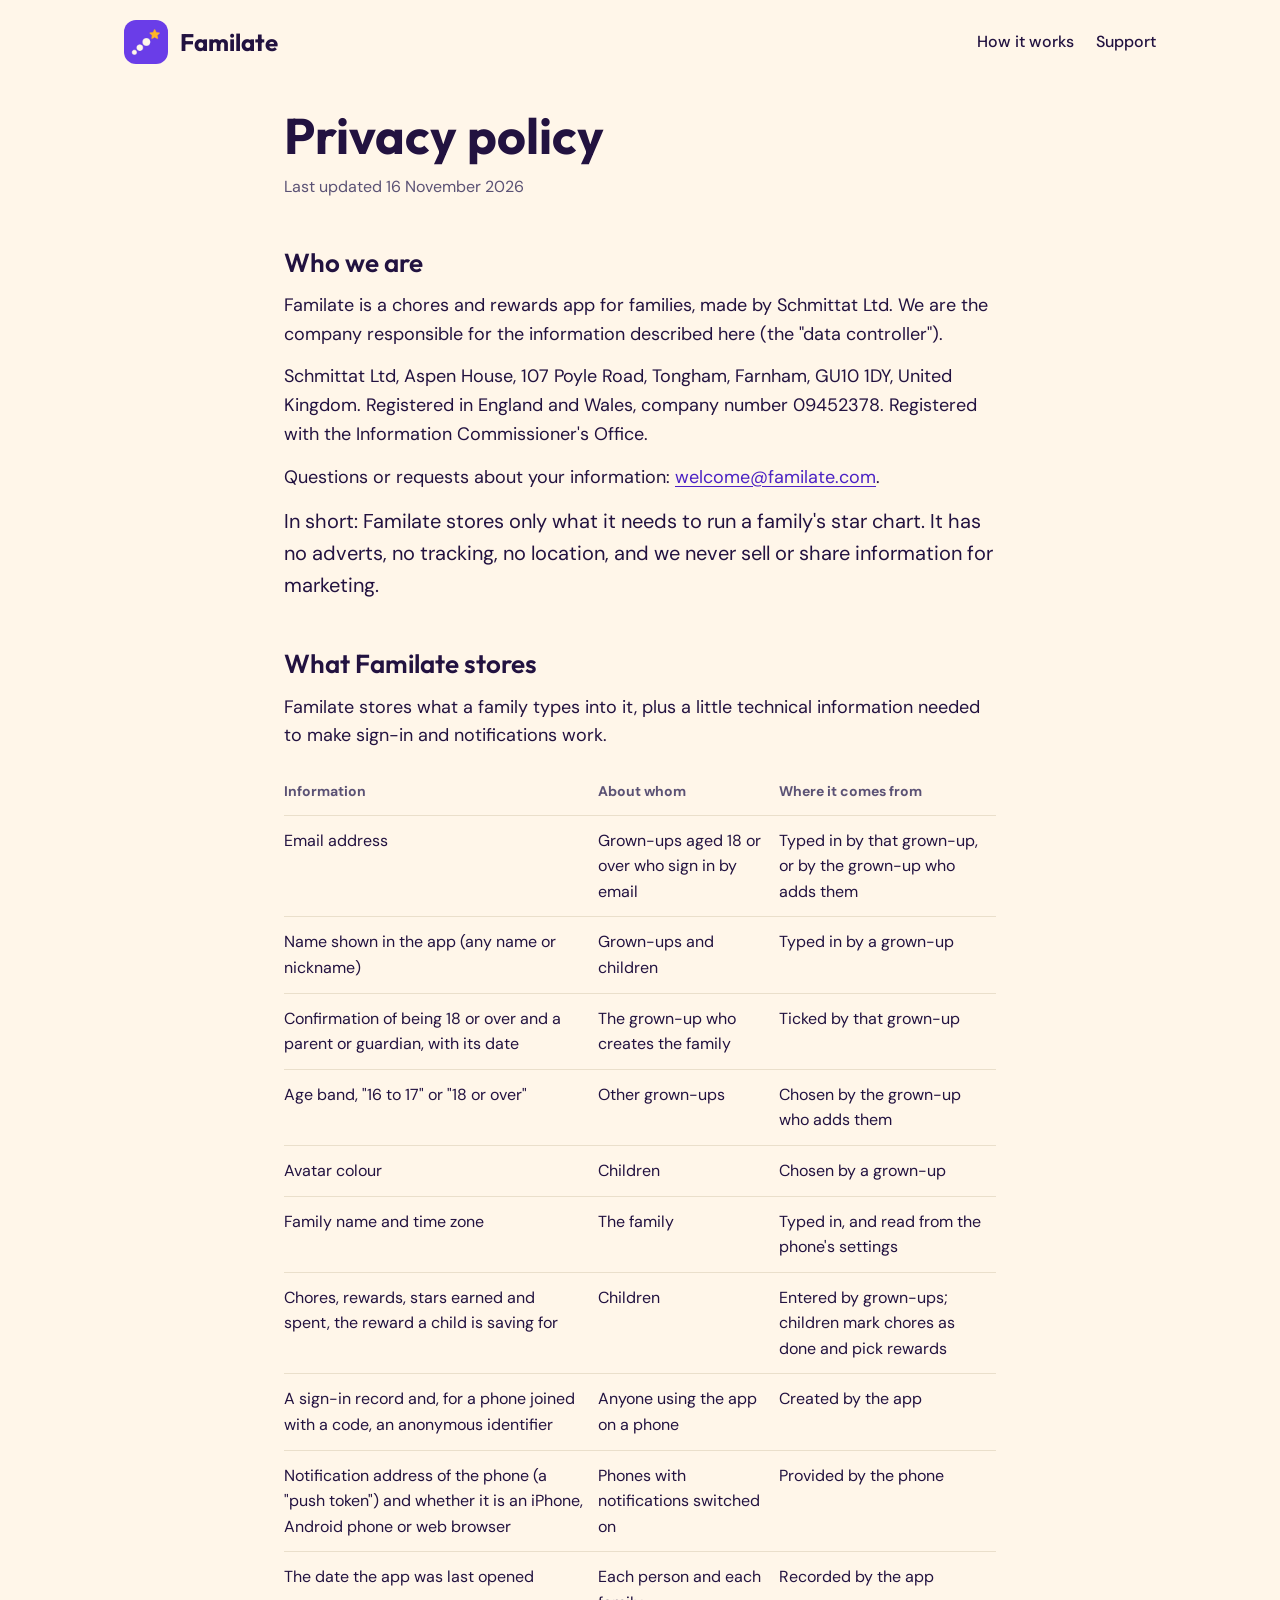
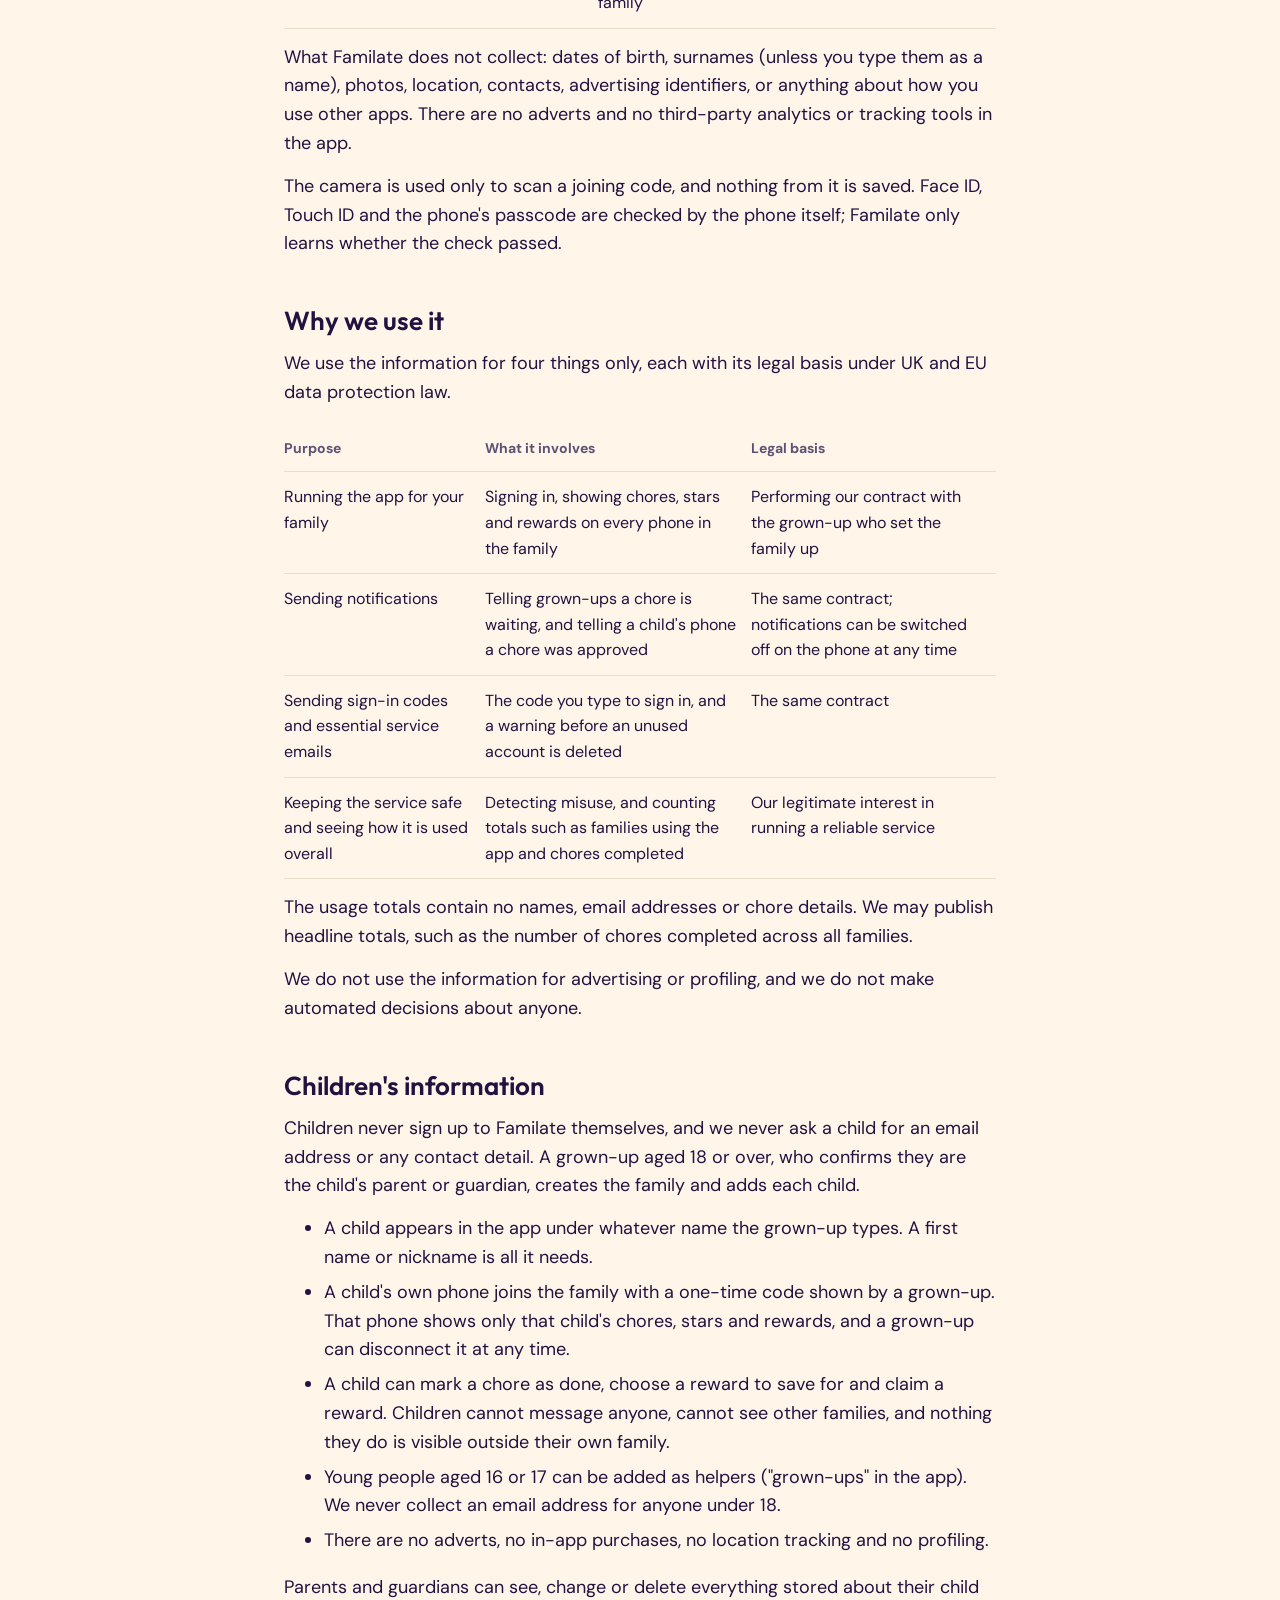
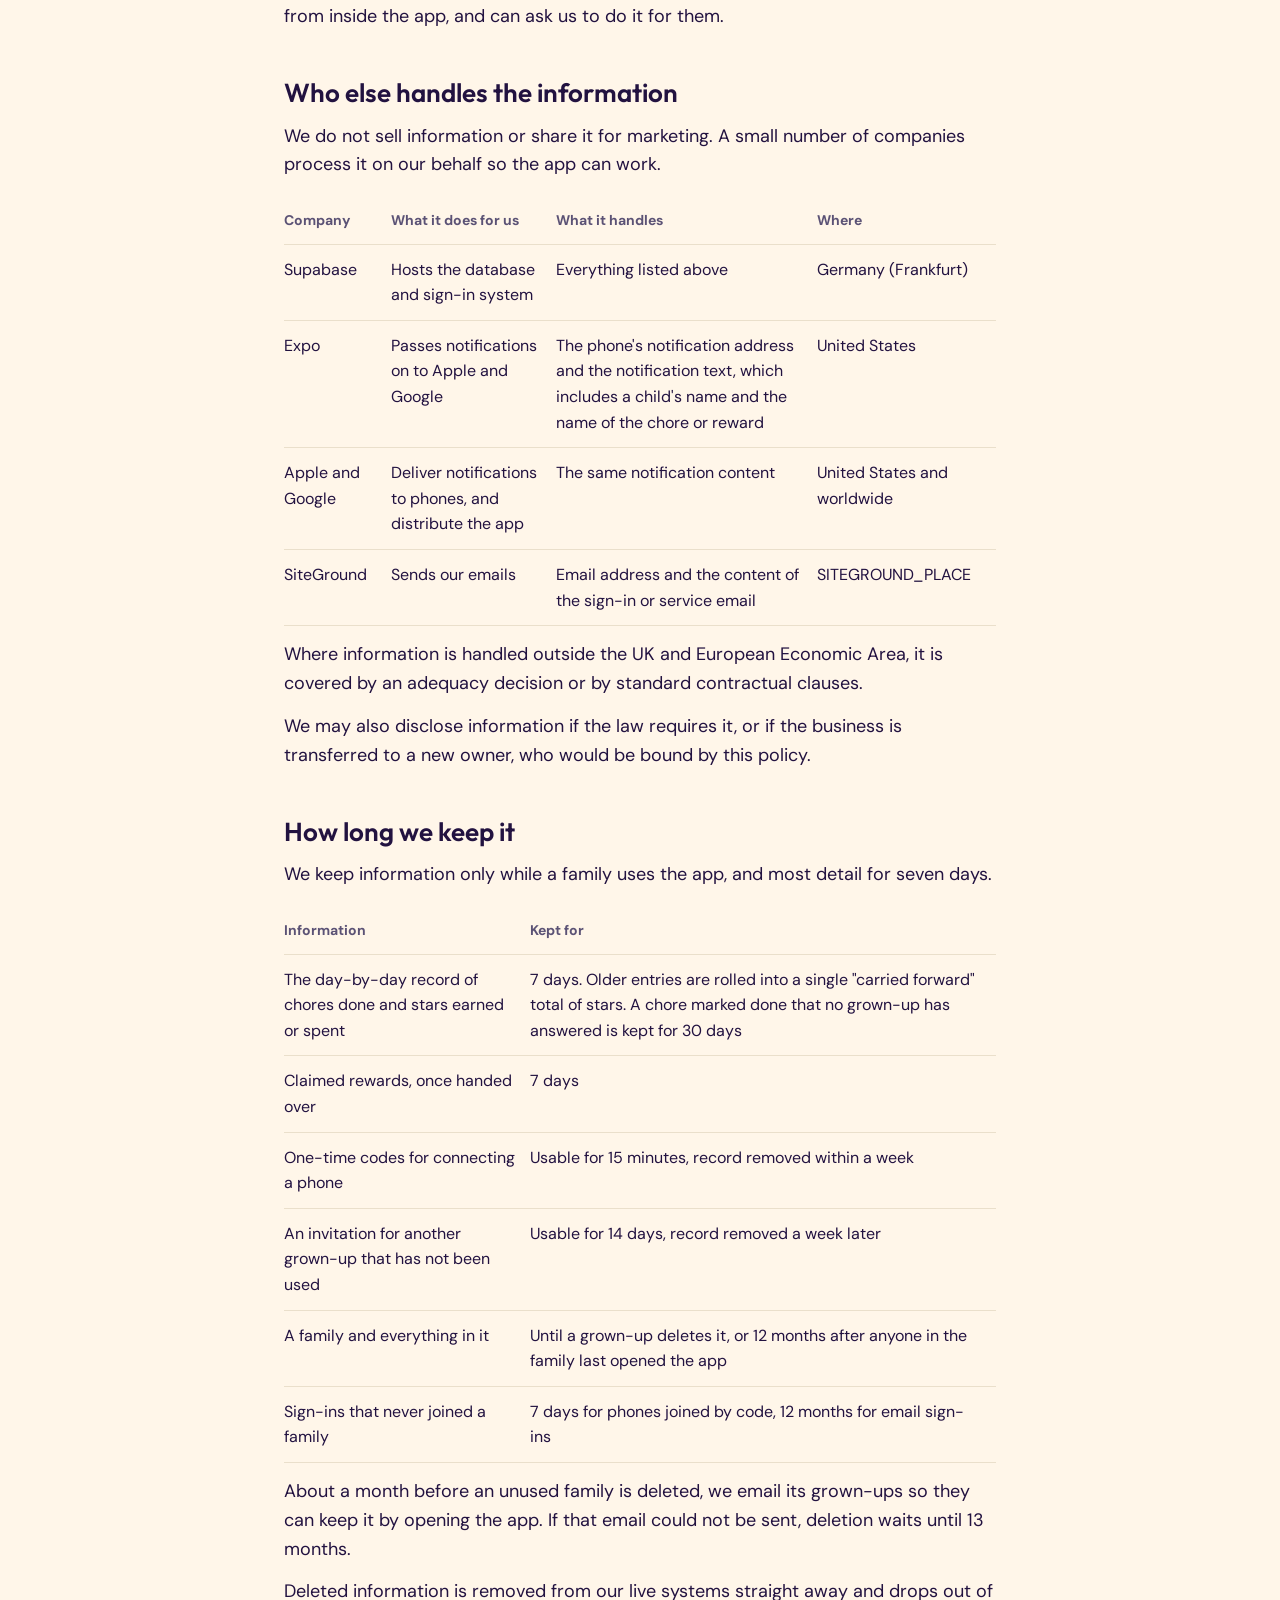
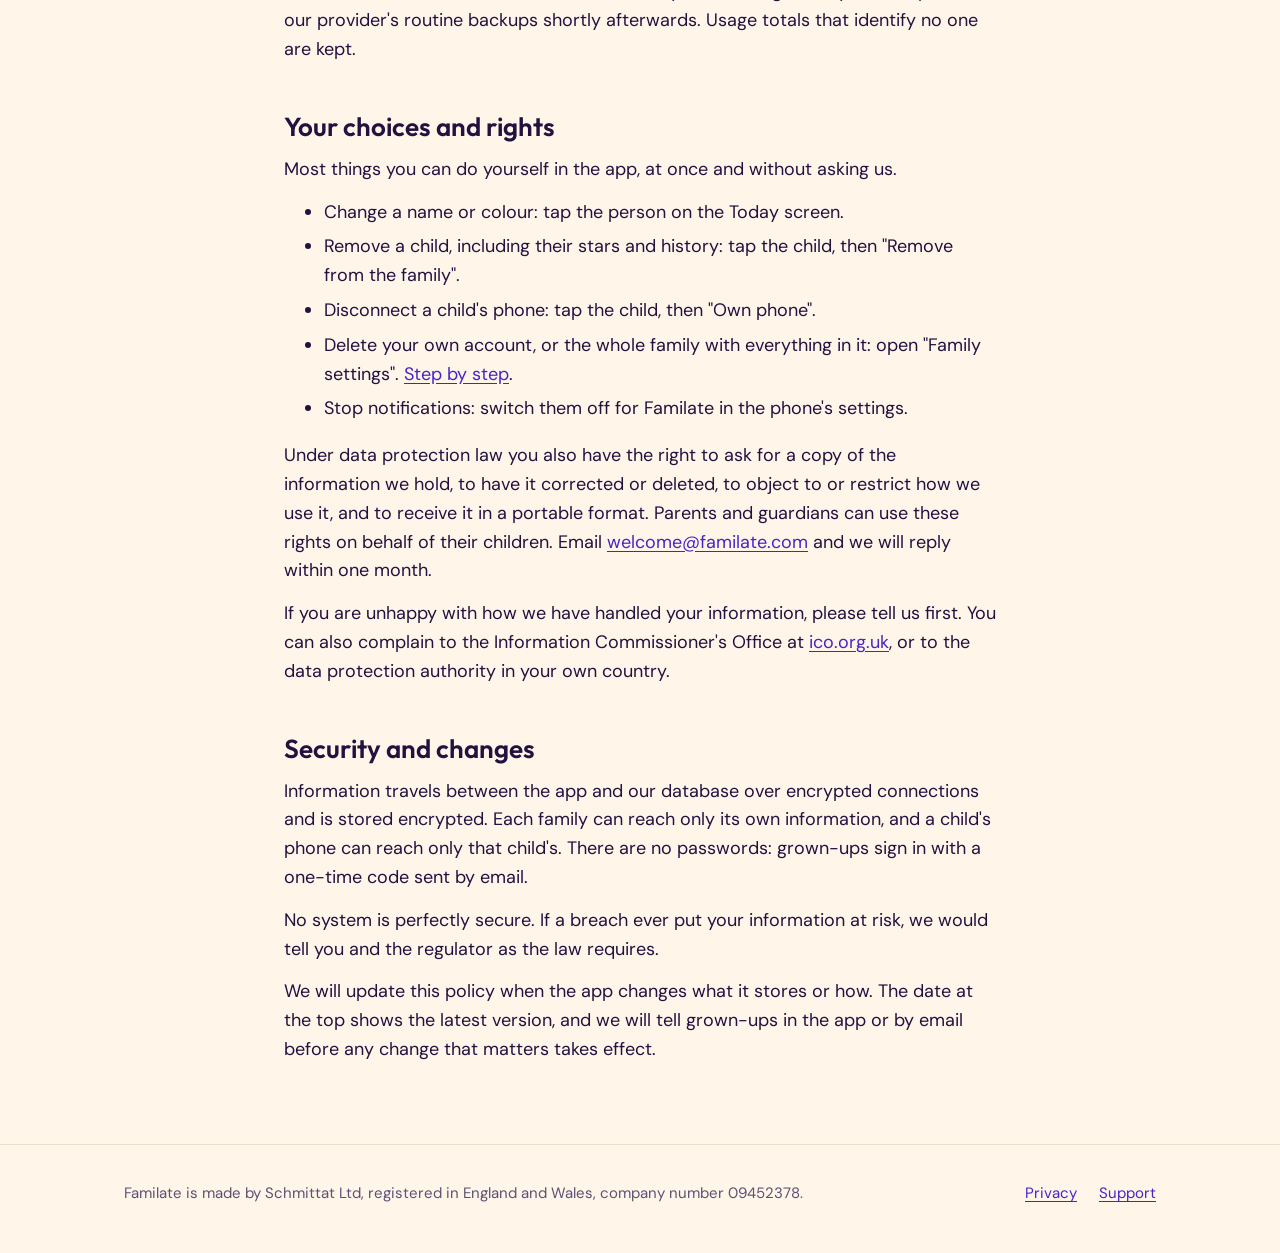
==== privacy.html @ 3d1b7334 "Build the new familate.com: home page, privacy policy and support Co-Authored-By: Claude Fable 5.2 <" ====
<!doctype html>
<html lang="en-GB">
<head>
<meta charset="utf-8">
<meta name="viewport" content="width=device-width, initial-scale=1">
<title>Privacy policy | Familate</title>
<meta name="description" content="What the Familate app stores, why, who handles it and how long it is kept.">
<link rel="icon" href="assets/favicon.png">
<link rel="apple-touch-icon" href="assets/apple-touch-icon.png">
<link rel="stylesheet" href="styles.css">
</head>
<body>
<header class="wrap bar">
  <a class="brand" href="/"><img src="assets/icon-256.png" alt="" width="44" height="44">Familate</a>
  <nav aria-label="Main">
    <a href="/#how">How it works</a>
    <a href="support.html">Support</a>
  </nav>
</header>
<main class="wrap page">
<h1>Privacy policy</h1>
<p class="updated">Last updated 16 November 2026</p>

<h2>Who we are</h2>
<p>Familate is a chores and rewards app for families, made by Schmittat Ltd. We are the company responsible for the information described here (the "data controller").</p>
<p>Schmittat Ltd, Aspen House, 107 Poyle Road, Tongham, Farnham, GU10 1DY, United Kingdom. Registered in England and Wales, company number 09452378. Registered with the Information Commissioner's Office.</p>
<p>Questions or requests about your information: <a href="mailto:welcome@familate.com">welcome@familate.com</a>.</p>
<p class="lead">In short: Familate stores only what it needs to run a family's star chart. It has no adverts, no tracking, no location, and we never sell or share information for marketing.</p>

<h2>What Familate stores</h2>
<p>Familate stores what a family types into it, plus a little technical information needed to make sign-in and notifications work.</p>
<div class="scroll"><table><thead><tr><th scope="col">Information</th><th scope="col">About whom</th><th scope="col">Where it comes from</th></tr></thead><tbody><tr><td>Email address</td><td>Grown-ups aged 18 or over who sign in by email</td><td>Typed in by that grown-up, or by the grown-up who adds them</td></tr><tr><td>Name shown in the app (any name or nickname)</td><td>Grown-ups and children</td><td>Typed in by a grown-up</td></tr><tr><td>Confirmation of being 18 or over and a parent or guardian, with its date</td><td>The grown-up who creates the family</td><td>Ticked by that grown-up</td></tr><tr><td>Age band, "16 to 17" or "18 or over"</td><td>Other grown-ups</td><td>Chosen by the grown-up who adds them</td></tr><tr><td>Avatar colour</td><td>Children</td><td>Chosen by a grown-up</td></tr><tr><td>Family name and time zone</td><td>The family</td><td>Typed in, and read from the phone's settings</td></tr><tr><td>Chores, rewards, stars earned and spent, the reward a child is saving for</td><td>Children</td><td>Entered by grown-ups; children mark chores as done and pick rewards</td></tr><tr><td>A sign-in record and, for a phone joined with a code, an anonymous identifier</td><td>Anyone using the app on a phone</td><td>Created by the app</td></tr><tr><td>Notification address of the phone (a "push token") and whether it is an iPhone, Android phone or web browser</td><td>Phones with notifications switched on</td><td>Provided by the phone</td></tr><tr><td>The date the app was last opened</td><td>Each person and each family</td><td>Recorded by the app</td></tr></tbody></table></div>
<p>What Familate does not collect: dates of birth, surnames (unless you type them as a name), photos, location, contacts, advertising identifiers, or anything about how you use other apps. There are no adverts and no third-party analytics or tracking tools in the app.</p>
<p>The camera is used only to scan a joining code, and nothing from it is saved. Face ID, Touch ID and the phone's passcode are checked by the phone itself; Familate only learns whether the check passed.</p>

<h2>Why we use it</h2>
<p>We use the information for four things only, each with its legal basis under UK and EU data protection law.</p>
<div class="scroll"><table><thead><tr><th scope="col">Purpose</th><th scope="col">What it involves</th><th scope="col">Legal basis</th></tr></thead><tbody><tr><td>Running the app for your family</td><td>Signing in, showing chores, stars and rewards on every phone in the family</td><td>Performing our contract with the grown-up who set the family up</td></tr><tr><td>Sending notifications</td><td>Telling grown-ups a chore is waiting, and telling a child's phone a chore was approved</td><td>The same contract; notifications can be switched off on the phone at any time</td></tr><tr><td>Sending sign-in codes and essential service emails</td><td>The code you type to sign in, and a warning before an unused account is deleted</td><td>The same contract</td></tr><tr><td>Keeping the service safe and seeing how it is used overall</td><td>Detecting misuse, and counting totals such as families using the app and chores completed</td><td>Our legitimate interest in running a reliable service</td></tr></tbody></table></div>
<p>The usage totals contain no names, email addresses or chore details. We may publish headline totals, such as the number of chores completed across all families.</p>
<p>We do not use the information for advertising or profiling, and we do not make automated decisions about anyone.</p>

<h2>Children's information</h2>
<p>Children never sign up to Familate themselves, and we never ask a child for an email address or any contact detail. A grown-up aged 18 or over, who confirms they are the child's parent or guardian, creates the family and adds each child.</p>
<ul>
<li>A child appears in the app under whatever name the grown-up types. A first name or nickname is all it needs.</li>
<li>A child's own phone joins the family with a one-time code shown by a grown-up. That phone shows only that child's chores, stars and rewards, and a grown-up can disconnect it at any time.</li>
<li>A child can mark a chore as done, choose a reward to save for and claim a reward. Children cannot message anyone, cannot see other families, and nothing they do is visible outside their own family.</li>
<li>Young people aged 16 or 17 can be added as helpers ("grown-ups" in the app). We never collect an email address for anyone under 18.</li>
<li>There are no adverts, no in-app purchases, no location tracking and no profiling.</li>
</ul>
<p>Parents and guardians can see, change or delete everything stored about their child from inside the app, and can ask us to do it for them.</p>

<h2>Who else handles the information</h2>
<p>We do not sell information or share it for marketing. A small number of companies process it on our behalf so the app can work.</p>
<div class="scroll"><table><thead><tr><th scope="col">Company</th><th scope="col">What it does for us</th><th scope="col">What it handles</th><th scope="col">Where</th></tr></thead><tbody><tr><td>Supabase</td><td>Hosts the database and sign-in system</td><td>Everything listed above</td><td>Germany (Frankfurt)</td></tr><tr><td>Expo</td><td>Passes notifications on to Apple and Google</td><td>The phone's notification address and the notification text, which includes a child's name and the name of the chore or reward</td><td>United States</td></tr><tr><td>Apple and Google</td><td>Deliver notifications to phones, and distribute the app</td><td>The same notification content</td><td>United States and worldwide</td></tr><tr><td>SiteGround</td><td>Sends our emails</td><td>Email address and the content of the sign-in or service email</td><td>SITEGROUND_PLACE</td></tr></tbody></table></div>
<p>Where information is handled outside the UK and European Economic Area, it is covered by an adequacy decision or by standard contractual clauses.</p>
<p>We may also disclose information if the law requires it, or if the business is transferred to a new owner, who would be bound by this policy.</p>

<h2>How long we keep it</h2>
<p>We keep information only while a family uses the app, and most detail for seven days.</p>
<div class="scroll"><table><thead><tr><th scope="col">Information</th><th scope="col">Kept for</th></tr></thead><tbody><tr><td>The day-by-day record of chores done and stars earned or spent</td><td>7 days. Older entries are rolled into a single "carried forward" total of stars. A chore marked done that no grown-up has answered is kept for 30 days</td></tr><tr><td>Claimed rewards, once handed over</td><td>7 days</td></tr><tr><td>One-time codes for connecting a phone</td><td>Usable for 15 minutes, record removed within a week</td></tr><tr><td>An invitation for another grown-up that has not been used</td><td>Usable for 14 days, record removed a week later</td></tr><tr><td>A family and everything in it</td><td>Until a grown-up deletes it, or 12 months after anyone in the family last opened the app</td></tr><tr><td>Sign-ins that never joined a family</td><td>7 days for phones joined by code, 12 months for email sign-ins</td></tr></tbody></table></div>
<p>About a month before an unused family is deleted, we email its grown-ups so they can keep it by opening the app. If that email could not be sent, deletion waits until 13 months.</p>
<p>Deleted information is removed from our live systems straight away and drops out of our provider's routine backups shortly afterwards. Usage totals that identify no one are kept.</p>

<h2>Your choices and rights</h2>
<p>Most things you can do yourself in the app, at once and without asking us.</p>
<ul>
<li>Change a name or colour: tap the person on the Today screen.</li>
<li>Remove a child, including their stars and history: tap the child, then "Remove from the family".</li>
<li>Disconnect a child's phone: tap the child, then "Own phone".</li>
<li>Delete your own account, or the whole family with everything in it: open "Family settings". <a href="support.html#delete">Step by step</a>.</li>
<li>Stop notifications: switch them off for Familate in the phone's settings.</li>
</ul>
<p>Under data protection law you also have the right to ask for a copy of the information we hold, to have it corrected or deleted, to object to or restrict how we use it, and to receive it in a portable format. Parents and guardians can use these rights on behalf of their children. Email <a href="mailto:welcome@familate.com">welcome@familate.com</a> and we will reply within one month.</p>
<p>If you are unhappy with how we have handled your information, please tell us first. You can also complain to the Information Commissioner's Office at <a href="https://ico.org.uk">ico.org.uk</a>, or to the data protection authority in your own country.</p>

<h2>Security and changes</h2>
<p>Information travels between the app and our database over encrypted connections and is stored encrypted. Each family can reach only its own information, and a child's phone can reach only that child's. There are no passwords: grown-ups sign in with a one-time code sent by email.</p>
<p>No system is perfectly secure. If a breach ever put your information at risk, we would tell you and the regulator as the law requires.</p>
<p>We will update this policy when the app changes what it stores or how. The date at the top shows the latest version, and we will tell grown-ups in the app or by email before any change that matters takes effect.</p>
</main>

<footer>
  <div class="wrap">
    <p>Familate is made by Schmittat Ltd, registered in England and Wales, company number 09452378.</p>
    <nav aria-label="Footer"><a href="privacy.html">Privacy</a><a href="support.html">Support</a></nav>
  </div>
</footer>
</body>
</html>
---- styles.css ----
@font-face { font-family: 'Outfit'; font-weight: 600; font-display: swap; src: url('assets/fonts/Outfit_600SemiBold.ttf') format('truetype'); }
@font-face { font-family: 'Outfit'; font-weight: 700; font-display: swap; src: url('assets/fonts/Outfit_700Bold.ttf') format('truetype'); }
@font-face { font-family: 'DM Sans'; font-weight: 400; font-display: swap; src: url('assets/fonts/DMSans_400Regular.ttf') format('truetype'); }
@font-face { font-family: 'DM Sans'; font-weight: 500; font-display: swap; src: url('assets/fonts/DMSans_500Medium.ttf') format('truetype'); }
@font-face { font-family: 'DM Sans'; font-weight: 700; font-display: swap; src: url('assets/fonts/DMSans_700Bold.ttf') format('truetype'); }

:root {
  --violet: #6a3de8;
  --violet-deep: #4b22c4;
  --dark: #221240;
  --amber: #ffb627;
  --cream: #fff6e9;
  --coral: #ff5e6c;
  --teal: #2ec4b6;
  --muted: #5b5275;
  --line: #eadfcb;
  --white: #ffffff;
  --wide: 1080px;
}

* { box-sizing: border-box; }
html { -webkit-text-size-adjust: 100%; scroll-behavior: smooth; }
body { margin: 0; background: var(--cream); color: var(--dark); font-family: 'DM Sans', system-ui, sans-serif; font-size: 18px; line-height: 1.6; }
img { max-width: 100%; }
a { color: var(--violet-deep); text-underline-offset: 3px; }
a:focus-visible, button:focus-visible { outline: 3px solid var(--amber); outline-offset: 3px; }
h1, h2, h3 { font-family: 'Outfit', system-ui, sans-serif; line-height: 1.12; margin: 0; text-wrap: balance; }
p { margin: 0; }

.wrap { width: 100%; max-width: var(--wide); margin: 0 auto; padding: 0 24px; }

/* top bar */
.bar { display: flex; align-items: center; justify-content: space-between; gap: 16px; padding-top: 20px; padding-bottom: 20px; }
.brand { display: flex; align-items: center; gap: 12px; font-family: 'Outfit', sans-serif; font-weight: 700; font-size: 24px; color: var(--dark); text-decoration: none; }
.brand img { width: 44px; height: 44px; border-radius: 12px; }
.bar nav { display: flex; gap: 22px; font-weight: 500; font-size: 16px; }
.bar nav a { color: var(--dark); text-decoration: none; }
.bar nav a:hover { text-decoration: underline; }

/* hero */
.hero { display: grid; grid-template-columns: 1.1fr 0.9fr; gap: 48px; align-items: center; padding-top: 40px; padding-bottom: 88px; }
.hero h1 { font-weight: 700; font-size: clamp(40px, 6.2vw, 68px); letter-spacing: -0.01em; }
.hero h1 em { font-style: normal; color: var(--violet); }
.hero .lede { margin-top: 22px; font-size: 21px; color: var(--muted); max-width: 30em; }
.soon { display: inline-flex; align-items: center; gap: 10px; margin-top: 30px; padding: 12px 20px; border-radius: 999px; background: var(--dark); color: var(--cream); font-weight: 700; font-size: 16px; }
.soon svg { flex: none; }
.hero .small { margin-top: 14px; font-size: 16px; color: var(--muted); }

/* phone drawing */
.phone { justify-self: center; width: min(320px, 100%); background: var(--dark); border-radius: 44px; padding: 12px; box-shadow: 0 30px 60px -24px rgba(34, 18, 64, 0.45); transform: rotate(2deg); }
.screen { background: var(--violet); border-radius: 34px; padding: 26px 18px 22px; color: var(--cream); }
.screen .hello { font-family: 'Outfit', sans-serif; font-weight: 700; font-size: 26px; }
.screen .sub { font-size: 14px; opacity: 0.85; margin-top: 2px; }
.balance { display: flex; align-items: center; gap: 8px; margin: 16px 0; padding: 10px 14px; border-radius: 16px; background: var(--violet-deep); font-family: 'Outfit', sans-serif; font-weight: 700; font-size: 22px; }
.balance span { font-family: 'DM Sans', sans-serif; font-weight: 500; font-size: 13px; opacity: 0.85; margin-left: auto; }
.chore { display: flex; align-items: center; gap: 12px; margin-top: 10px; padding: 12px 14px; border-radius: 16px; background: var(--cream); color: var(--dark); font-weight: 700; font-size: 15px; }
.chore .tick { flex: none; width: 26px; height: 26px; border-radius: 50%; border: 2.5px solid var(--line); }
.chore.done .tick { border-color: var(--teal); background: var(--teal) url("data:image/svg+xml,%3Csvg xmlns='http://www.w3.org/2000/svg' viewBox='0 0 24 24' fill='none' stroke='white' stroke-width='3.5' stroke-linecap='round' stroke-linejoin='round'%3E%3Cpath d='M6 12.5l4 4 8-9'/%3E%3C/svg%3E") center / 16px no-repeat; }
.chore.wait { opacity: 0.75; }
.chore.wait .tick { border-color: var(--amber); background: var(--amber); }
.chore .stars { margin-left: auto; display: flex; align-items: center; gap: 4px; font-family: 'Outfit', sans-serif; }
.chore small { display: block; font-weight: 500; font-size: 12px; color: var(--muted); }

/* sections */
section { padding: 80px 0; }
.band { background: var(--white); border-top: 1px solid var(--line); border-bottom: 1px solid var(--line); }
.kicker { font-weight: 700; font-size: 15px; letter-spacing: 0.08em; text-transform: uppercase; color: var(--violet-deep); }
h2 { font-weight: 700; font-size: clamp(30px, 4vw, 44px); margin-top: 10px; }
.intro { margin-top: 16px; color: var(--muted); max-width: 36em; }

.steps { list-style: none; margin: 44px 0 0; padding: 0; display: grid; grid-template-columns: repeat(3, 1fr); gap: 20px; counter-reset: step; }
.steps li { counter-increment: step; background: var(--cream); border: 1px solid var(--line); border-radius: 20px; padding: 26px; }
.steps li::before { content: counter(step); display: grid; place-items: center; width: 40px; height: 40px; border-radius: 50%; background: var(--violet); color: var(--cream); font-family: 'Outfit', sans-serif; font-weight: 700; font-size: 20px; }
.steps h3 { font-weight: 600; font-size: 22px; margin-top: 16px; }
.steps p { margin-top: 8px; font-size: 16px; color: var(--muted); }

.facts { margin: 44px 0 0; display: grid; grid-template-columns: repeat(2, 1fr); gap: 0 48px; }
.facts div { padding: 22px 0; border-top: 1px solid var(--line); }
.facts dt { font-family: 'Outfit', sans-serif; font-weight: 600; font-size: 21px; }
.facts dd { margin: 6px 0 0; font-size: 16px; color: var(--muted); }

/* video */
.video { margin-top: 36px; position: relative; aspect-ratio: 16 / 9; border-radius: 24px; overflow: hidden; background: var(--dark); }
.video iframe { position: absolute; inset: 0; width: 100%; height: 100%; border: 0; }
.video button { position: absolute; inset: 0; width: 100%; display: grid; place-items: center; gap: 0; border: 0; cursor: pointer; color: var(--cream); font: inherit; background: radial-gradient(circle at 30% 20%, var(--violet) 0%, var(--violet-deep) 45%, var(--dark) 100%); }
.video button span { display: grid; justify-items: center; gap: 16px; font-family: 'Outfit', sans-serif; font-weight: 600; font-size: 20px; }
.video button i { display: grid; place-items: center; width: 84px; height: 84px; border-radius: 50%; background: var(--amber); transition: transform 0.15s ease; }
.video button:hover i { transform: scale(1.06); }
.caption { margin-top: 14px; font-size: 15px; color: var(--muted); }

/* closing */
.closing { text-align: center; }
.closing h2 { max-width: 16em; margin-left: auto; margin-right: auto; }
.closing .intro { margin-left: auto; margin-right: auto; }
.button { display: inline-block; margin-top: 28px; padding: 16px 28px; border-radius: 14px; background: var(--violet); color: var(--cream); font-family: 'Outfit', sans-serif; font-weight: 600; font-size: 19px; text-decoration: none; }
.button:hover { background: var(--violet-deep); }

footer { padding: 36px 0 48px; border-top: 1px solid var(--line); font-size: 15px; color: var(--muted); }
footer .wrap { display: flex; flex-wrap: wrap; gap: 12px 28px; justify-content: space-between; }
footer nav { display: flex; gap: 22px; }

/* text pages */
.page { max-width: 760px; padding-top: 24px; padding-bottom: 80px; }
.page h1 { font-weight: 700; font-size: clamp(34px, 5vw, 50px); }
.page .updated { margin-top: 10px; color: var(--muted); font-size: 16px; }
.page h2 { font-size: 26px; font-weight: 600; margin-top: 48px; }
.page p, .page ul { margin-top: 14px; }
.page li { margin-top: 6px; }
.page .lead { font-size: 20px; }
.scroll { overflow-x: auto; margin-top: 18px; }
table { border-collapse: collapse; width: 100%; font-size: 16px; }
th, td { text-align: left; vertical-align: top; padding: 12px 14px 12px 0; border-bottom: 1px solid var(--line); }
th { font-weight: 700; color: var(--muted); font-size: 14px; }

@media (max-width: 860px) {
  .hero { grid-template-columns: 1fr; padding-bottom: 64px; }
  .phone { transform: none; }
  .steps { grid-template-columns: 1fr; }
  .facts { grid-template-columns: 1fr; }
  section { padding: 60px 0; }
  .bar nav { gap: 16px; font-size: 15px; }
}
@media (prefers-reduced-motion: reduce) {
  html { scroll-behavior: auto; }
  .video button i { transition: none; }
}
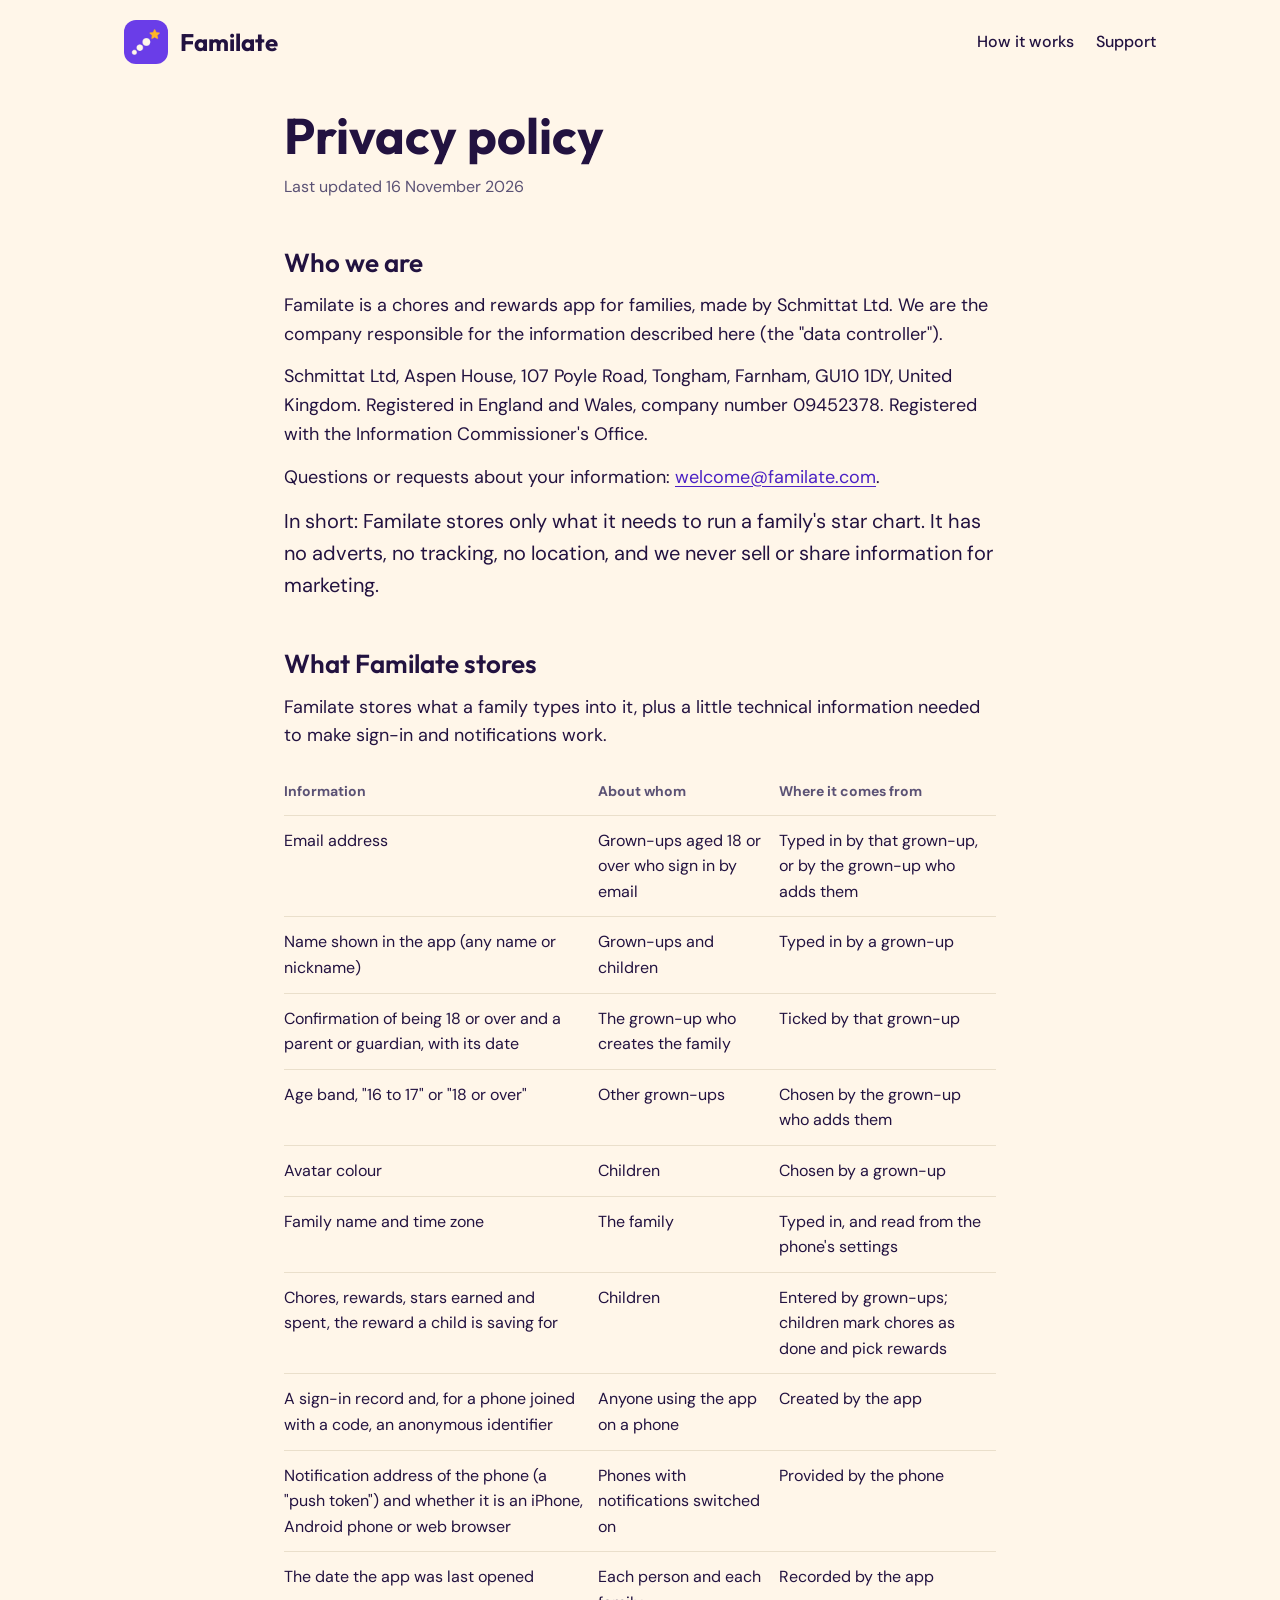
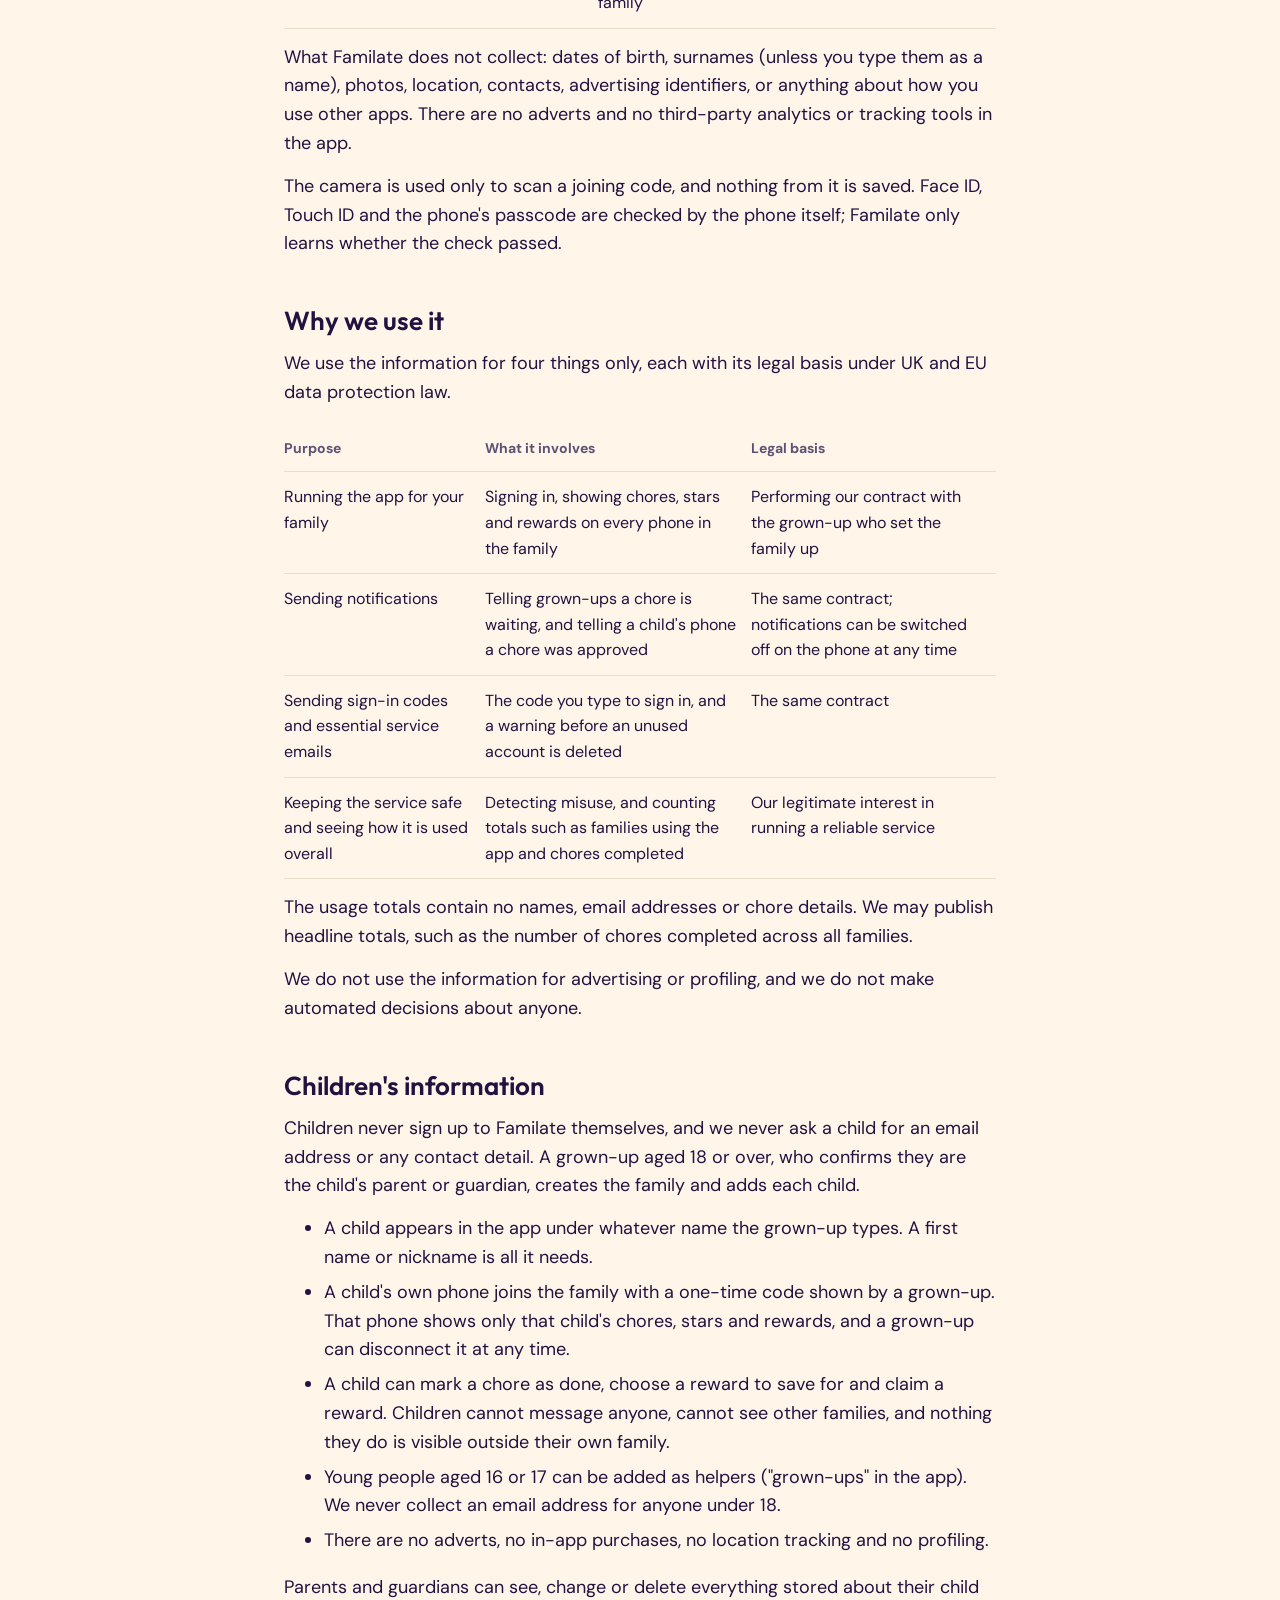
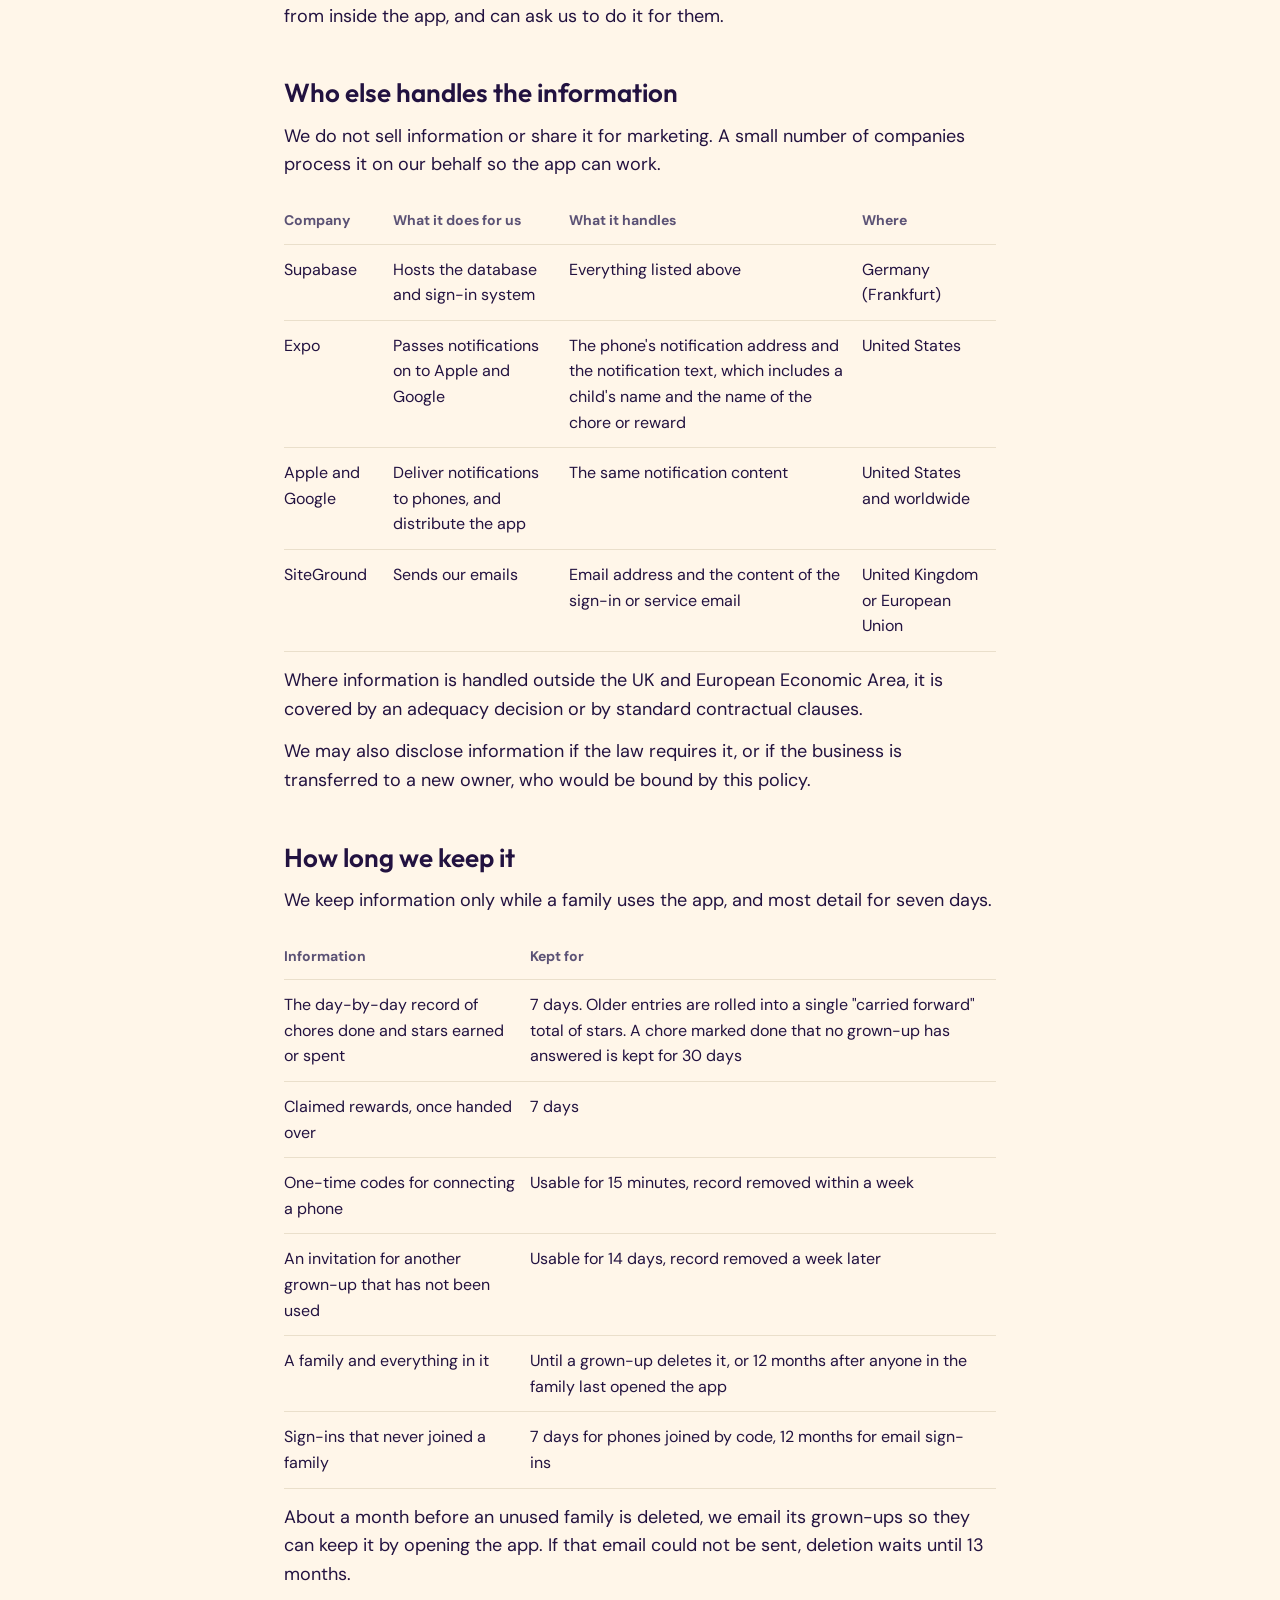
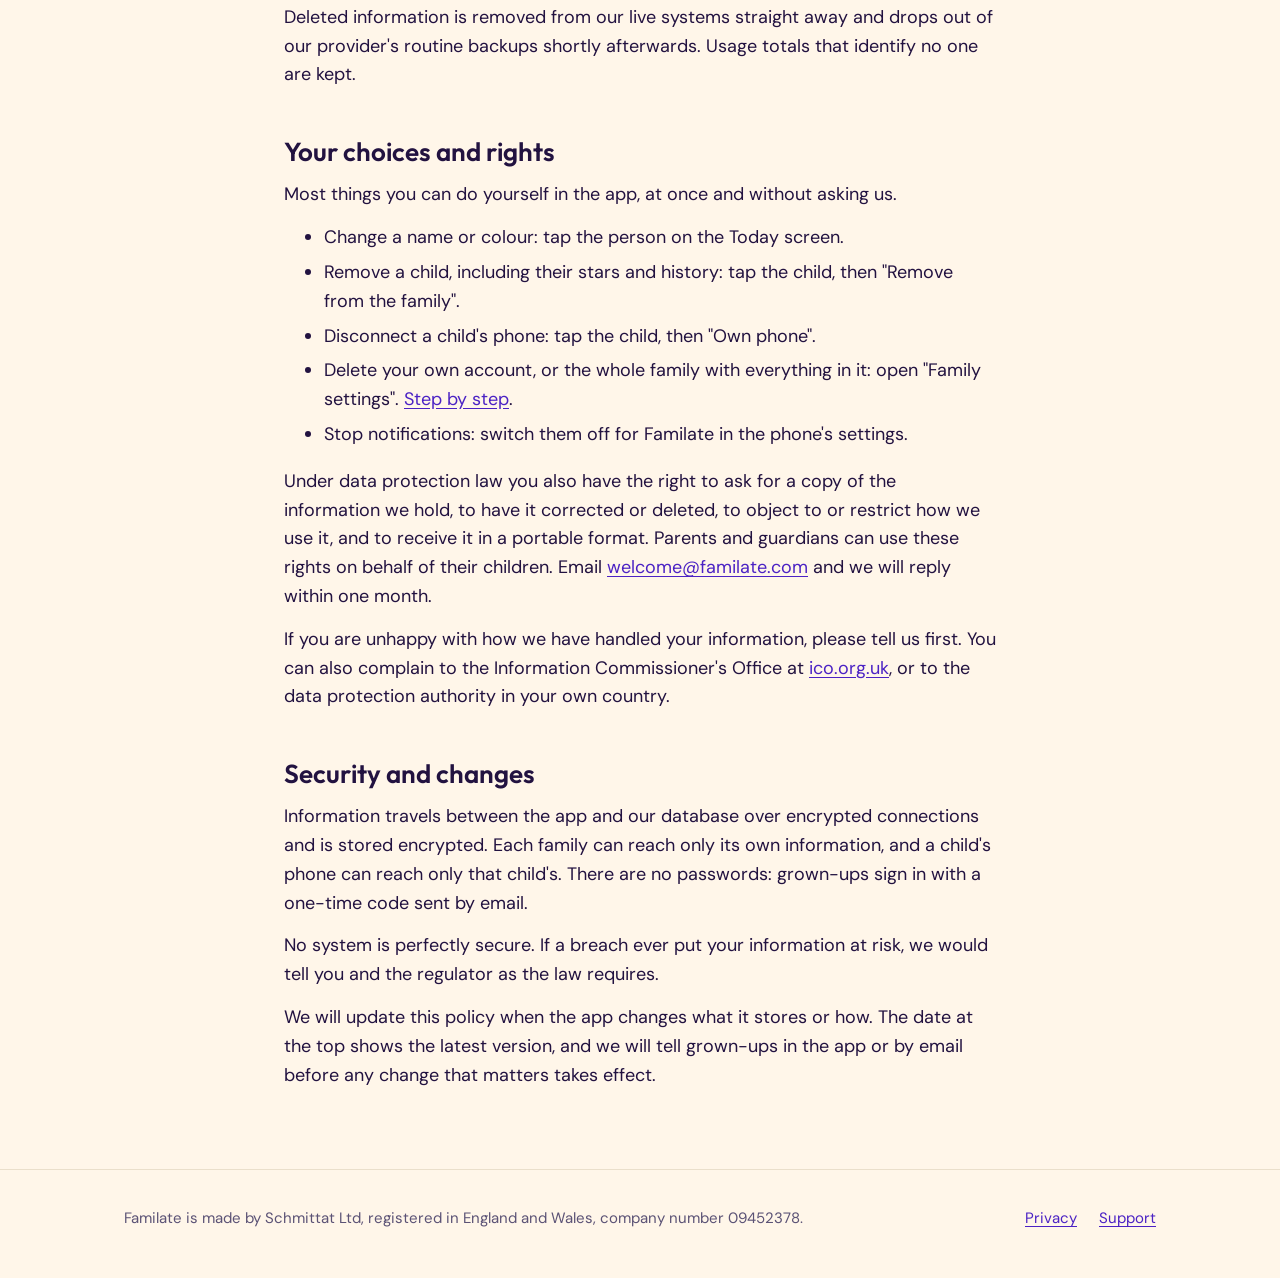
==== commit 3b03518b: "Name where email is handled in the privacy policy Co-Authored-By: Claude Fable 5.2 <noreply@anthropi" ====
--- a/privacy.html
+++ b/privacy.html
@@ -52,7 +52,7 @@
 
 <h2>Who else handles the information</h2>
 <p>We do not sell information or share it for marketing. A small number of companies process it on our behalf so the app can work.</p>
-<div class="scroll"><table><thead><tr><th scope="col">Company</th><th scope="col">What it does for us</th><th scope="col">What it handles</th><th scope="col">Where</th></tr></thead><tbody><tr><td>Supabase</td><td>Hosts the database and sign-in system</td><td>Everything listed above</td><td>Germany (Frankfurt)</td></tr><tr><td>Expo</td><td>Passes notifications on to Apple and Google</td><td>The phone's notification address and the notification text, which includes a child's name and the name of the chore or reward</td><td>United States</td></tr><tr><td>Apple and Google</td><td>Deliver notifications to phones, and distribute the app</td><td>The same notification content</td><td>United States and worldwide</td></tr><tr><td>SiteGround</td><td>Sends our emails</td><td>Email address and the content of the sign-in or service email</td><td>SITEGROUND_PLACE</td></tr></tbody></table></div>
+<div class="scroll"><table><thead><tr><th scope="col">Company</th><th scope="col">What it does for us</th><th scope="col">What it handles</th><th scope="col">Where</th></tr></thead><tbody><tr><td>Supabase</td><td>Hosts the database and sign-in system</td><td>Everything listed above</td><td>Germany (Frankfurt)</td></tr><tr><td>Expo</td><td>Passes notifications on to Apple and Google</td><td>The phone's notification address and the notification text, which includes a child's name and the name of the chore or reward</td><td>United States</td></tr><tr><td>Apple and Google</td><td>Deliver notifications to phones, and distribute the app</td><td>The same notification content</td><td>United States and worldwide</td></tr><tr><td>SiteGround</td><td>Sends our emails</td><td>Email address and the content of the sign-in or service email</td><td>United Kingdom or European Union</td></tr></tbody></table></div>
 <p>Where information is handled outside the UK and European Economic Area, it is covered by an adequacy decision or by standard contractual clauses.</p>
 <p>We may also disclose information if the law requires it, or if the business is transferred to a new owner, who would be bound by this policy.</p>
 
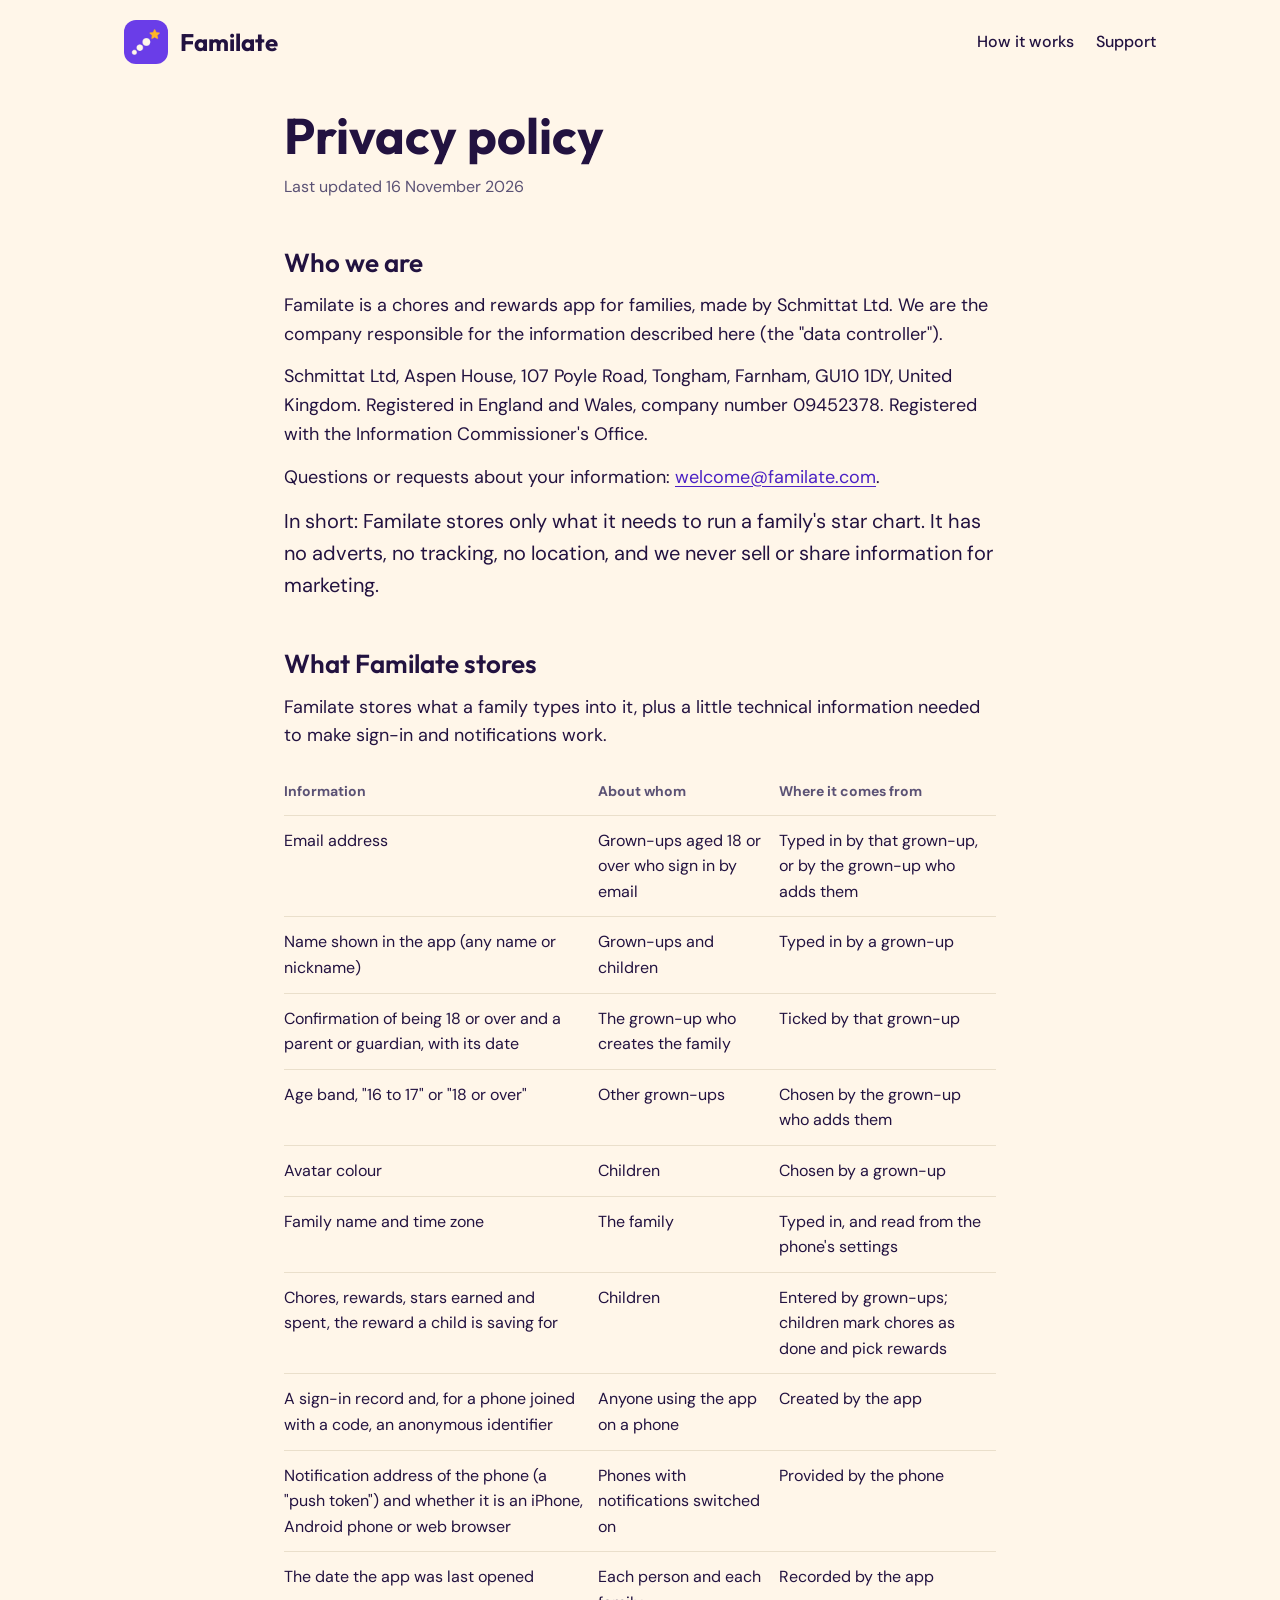
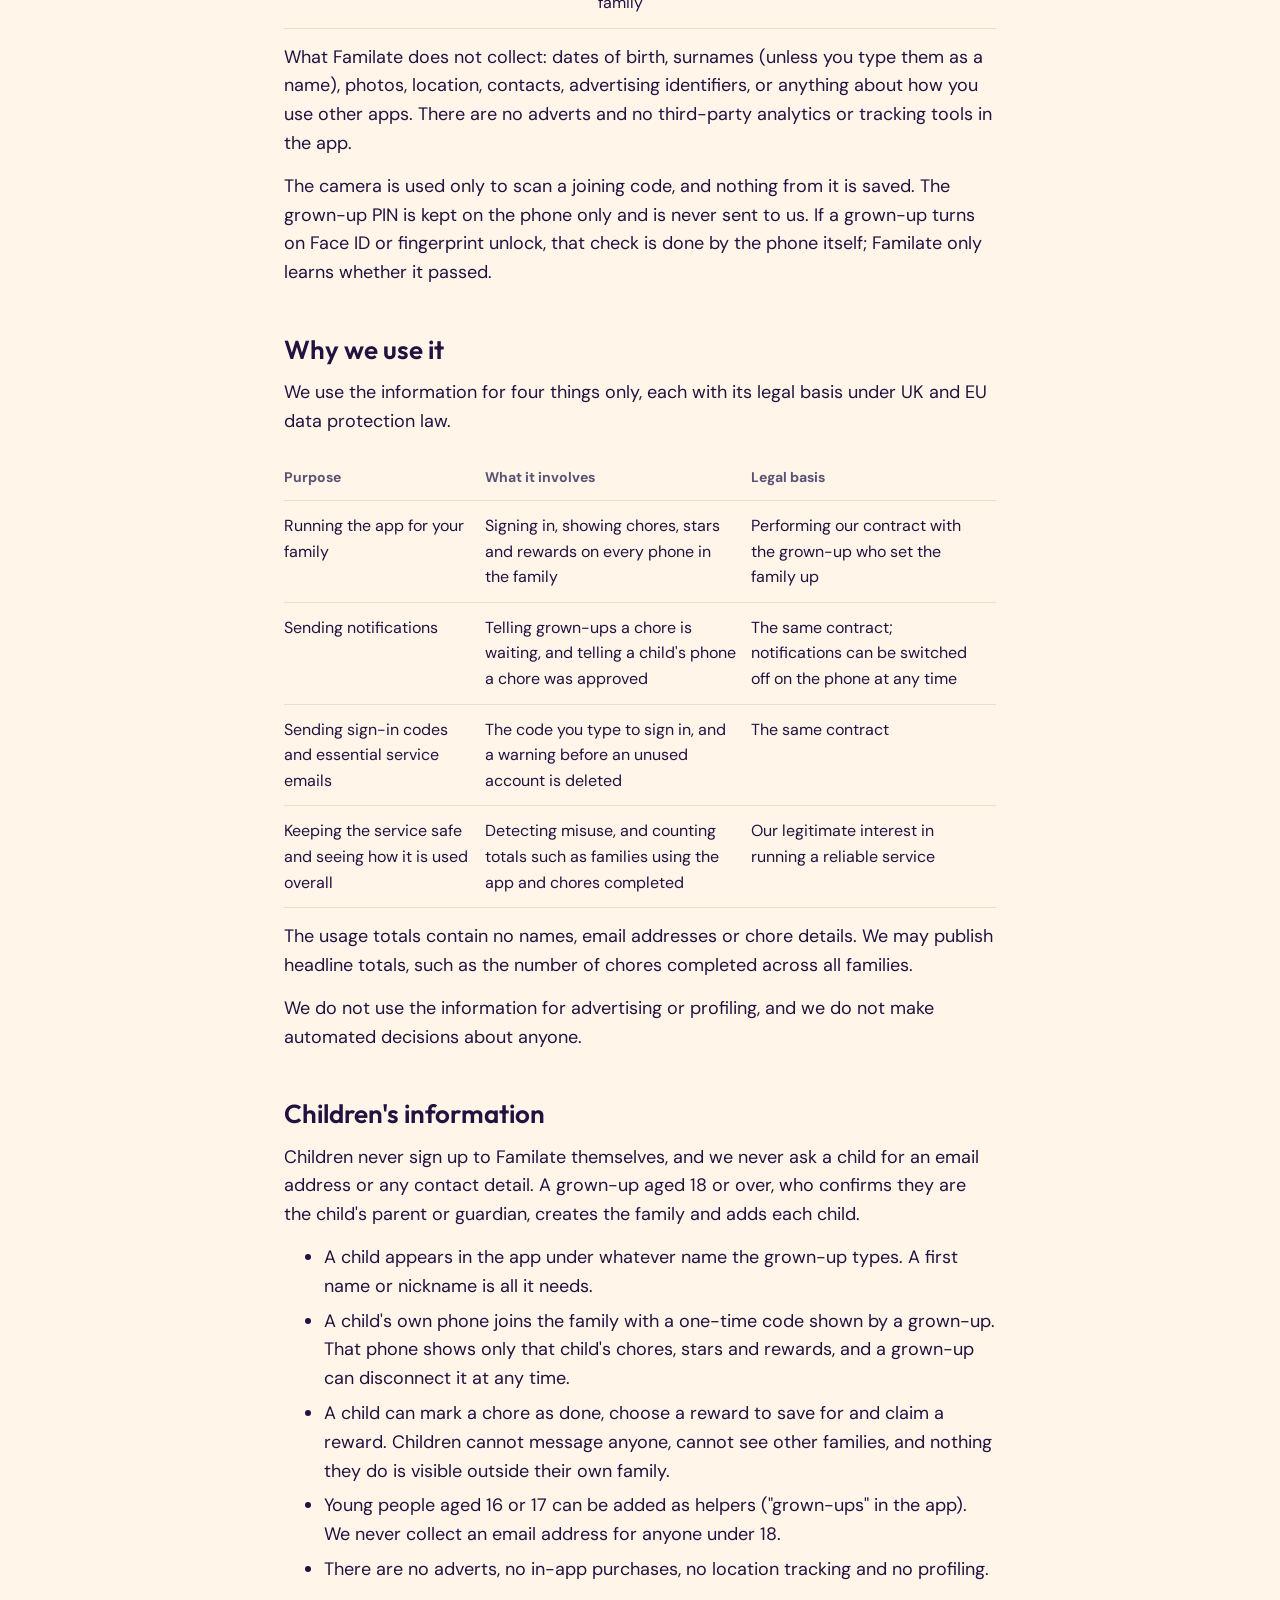
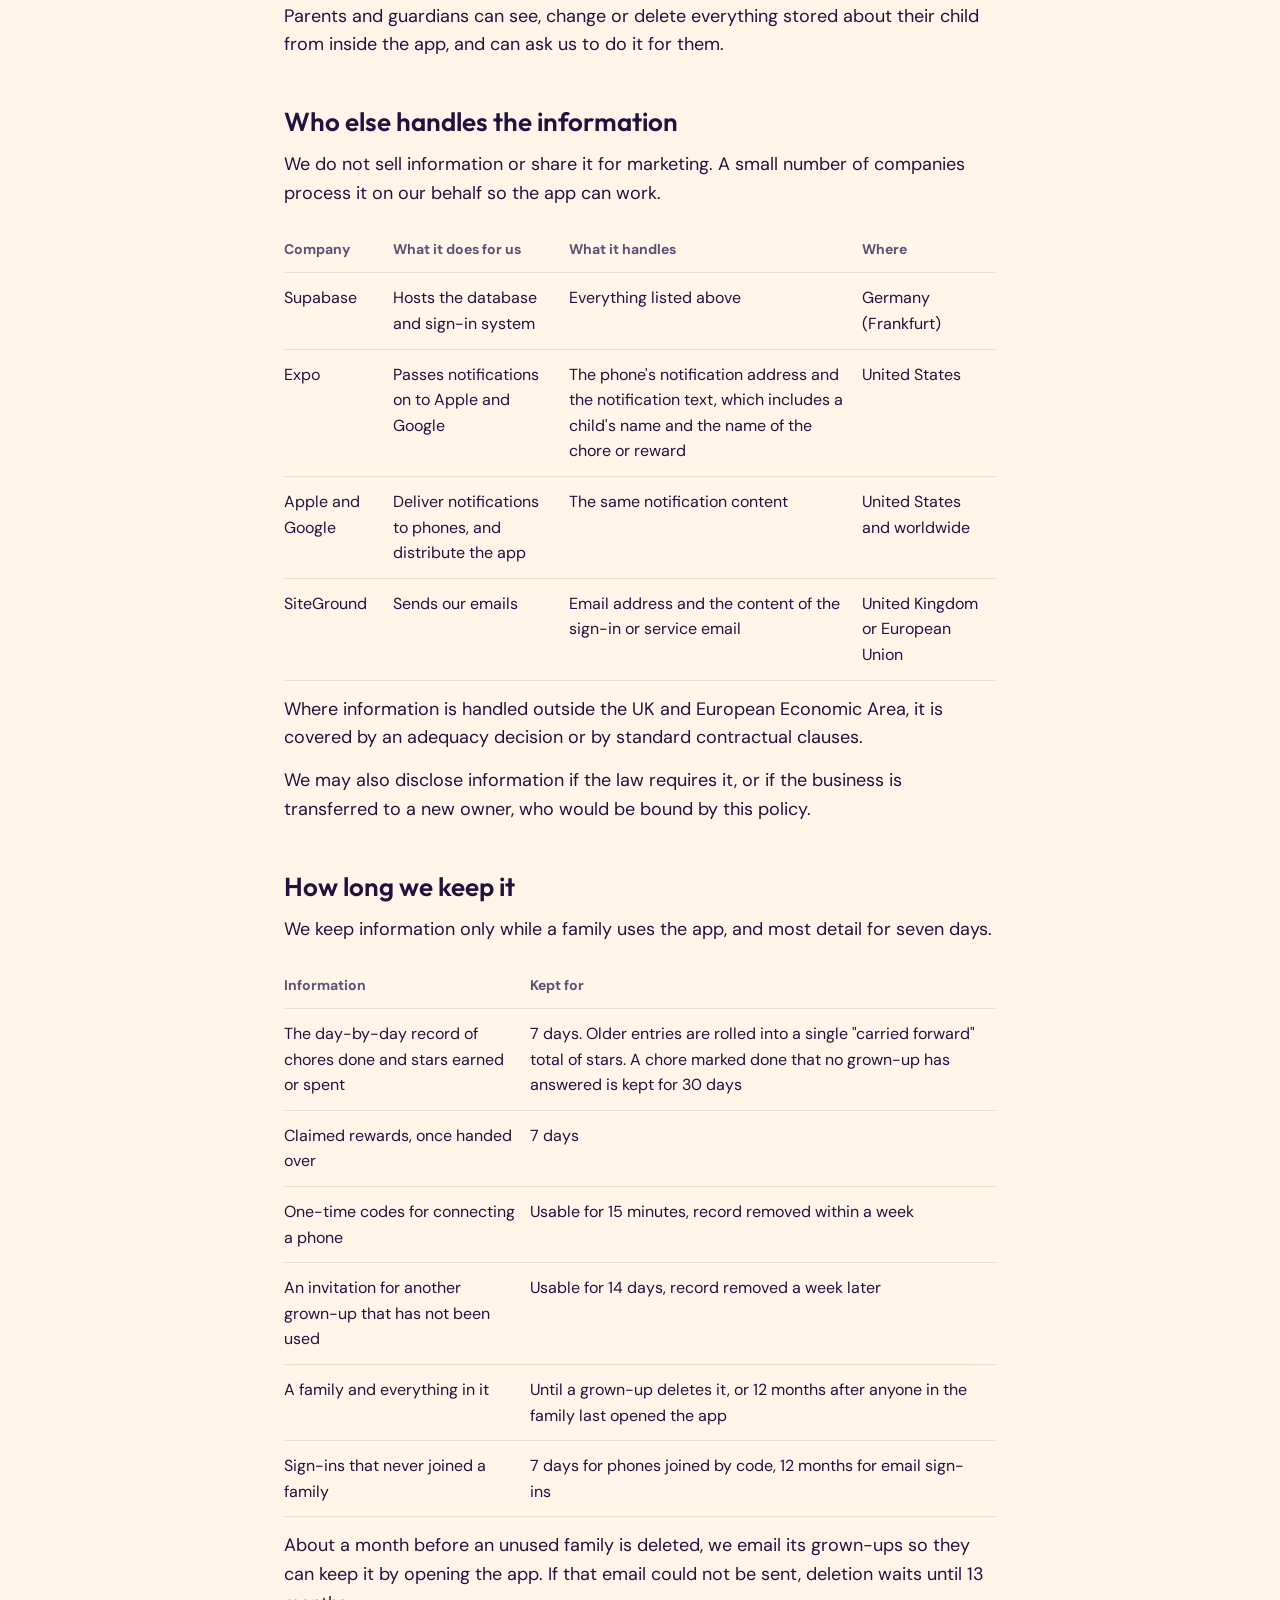
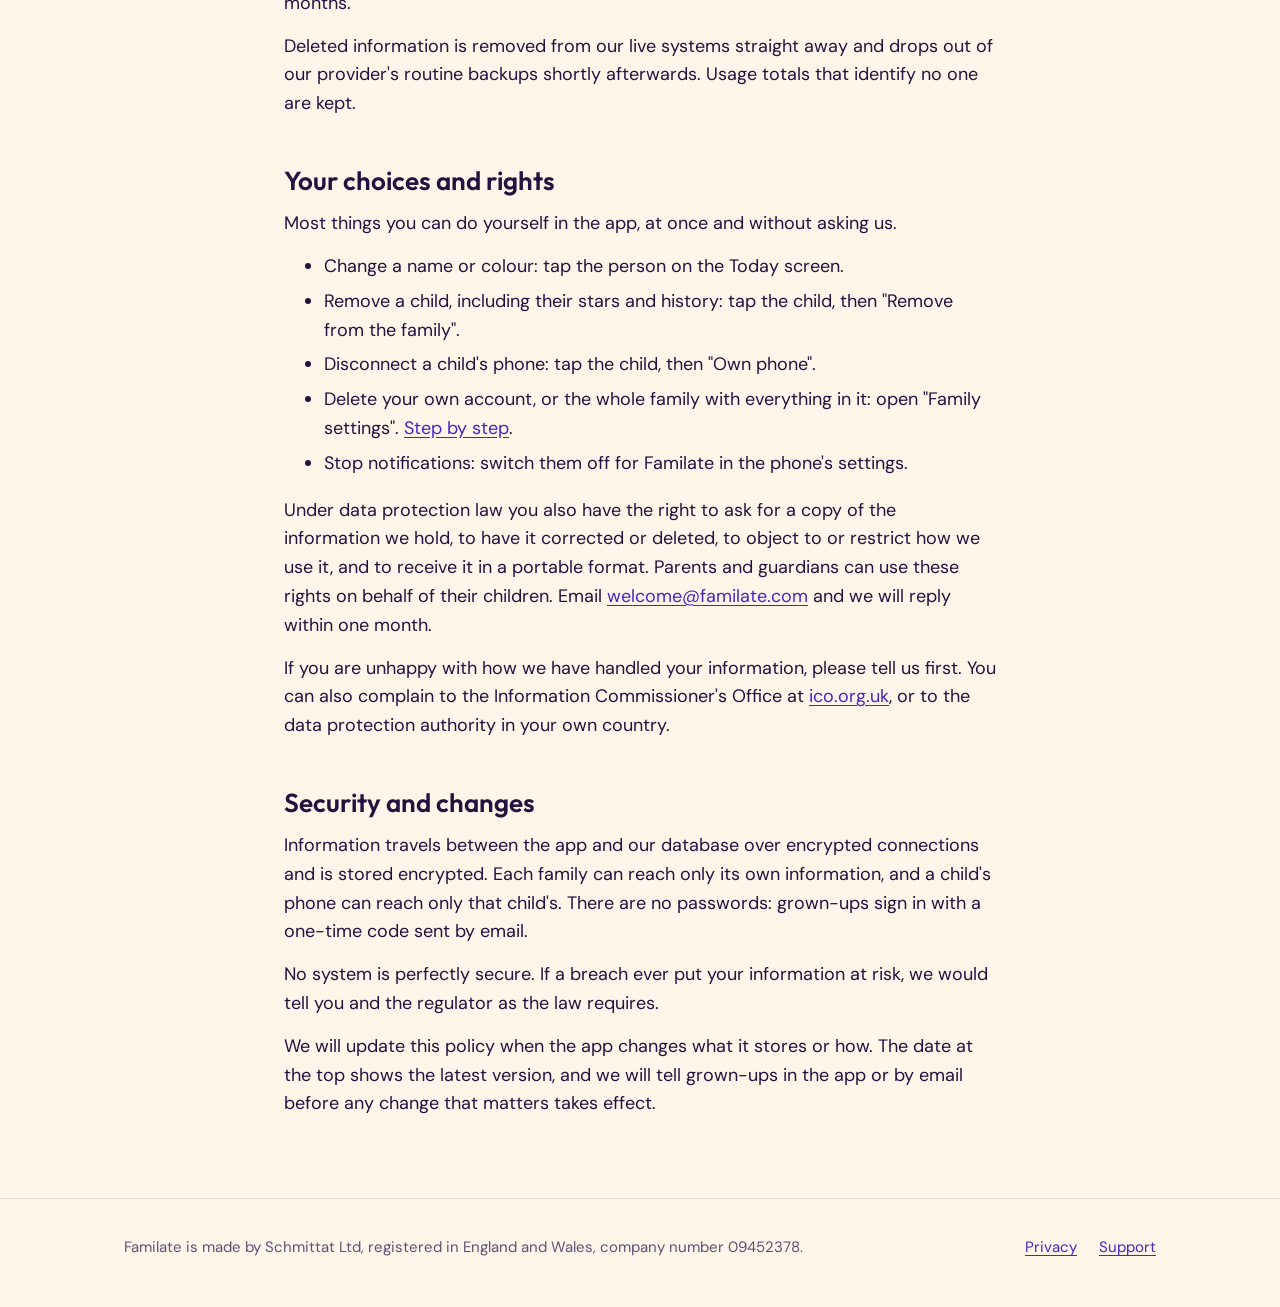
==== commit 28034d7c: "Describe the grown-up PIN instead of Face ID Co-Authored-By: Claude Fable 5.2 <noreply@anthropic.com" ====
--- a/privacy.html
+++ b/privacy.html
@@ -31,7 +31,7 @@
 <p>Familate stores what a family types into it, plus a little technical information needed to make sign-in and notifications work.</p>
 <div class="scroll"><table><thead><tr><th scope="col">Information</th><th scope="col">About whom</th><th scope="col">Where it comes from</th></tr></thead><tbody><tr><td>Email address</td><td>Grown-ups aged 18 or over who sign in by email</td><td>Typed in by that grown-up, or by the grown-up who adds them</td></tr><tr><td>Name shown in the app (any name or nickname)</td><td>Grown-ups and children</td><td>Typed in by a grown-up</td></tr><tr><td>Confirmation of being 18 or over and a parent or guardian, with its date</td><td>The grown-up who creates the family</td><td>Ticked by that grown-up</td></tr><tr><td>Age band, "16 to 17" or "18 or over"</td><td>Other grown-ups</td><td>Chosen by the grown-up who adds them</td></tr><tr><td>Avatar colour</td><td>Children</td><td>Chosen by a grown-up</td></tr><tr><td>Family name and time zone</td><td>The family</td><td>Typed in, and read from the phone's settings</td></tr><tr><td>Chores, rewards, stars earned and spent, the reward a child is saving for</td><td>Children</td><td>Entered by grown-ups; children mark chores as done and pick rewards</td></tr><tr><td>A sign-in record and, for a phone joined with a code, an anonymous identifier</td><td>Anyone using the app on a phone</td><td>Created by the app</td></tr><tr><td>Notification address of the phone (a "push token") and whether it is an iPhone, Android phone or web browser</td><td>Phones with notifications switched on</td><td>Provided by the phone</td></tr><tr><td>The date the app was last opened</td><td>Each person and each family</td><td>Recorded by the app</td></tr></tbody></table></div>
 <p>What Familate does not collect: dates of birth, surnames (unless you type them as a name), photos, location, contacts, advertising identifiers, or anything about how you use other apps. There are no adverts and no third-party analytics or tracking tools in the app.</p>
-<p>The camera is used only to scan a joining code, and nothing from it is saved. Face ID, Touch ID and the phone's passcode are checked by the phone itself; Familate only learns whether the check passed.</p>
+<p>The camera is used only to scan a joining code, and nothing from it is saved. The grown-up PIN is kept on the phone only and is never sent to us. If a grown-up turns on Face ID or fingerprint unlock, that check is done by the phone itself; Familate only learns whether it passed.</p>
 
 <h2>Why we use it</h2>
 <p>We use the information for four things only, each with its legal basis under UK and EU data protection law.</p>
